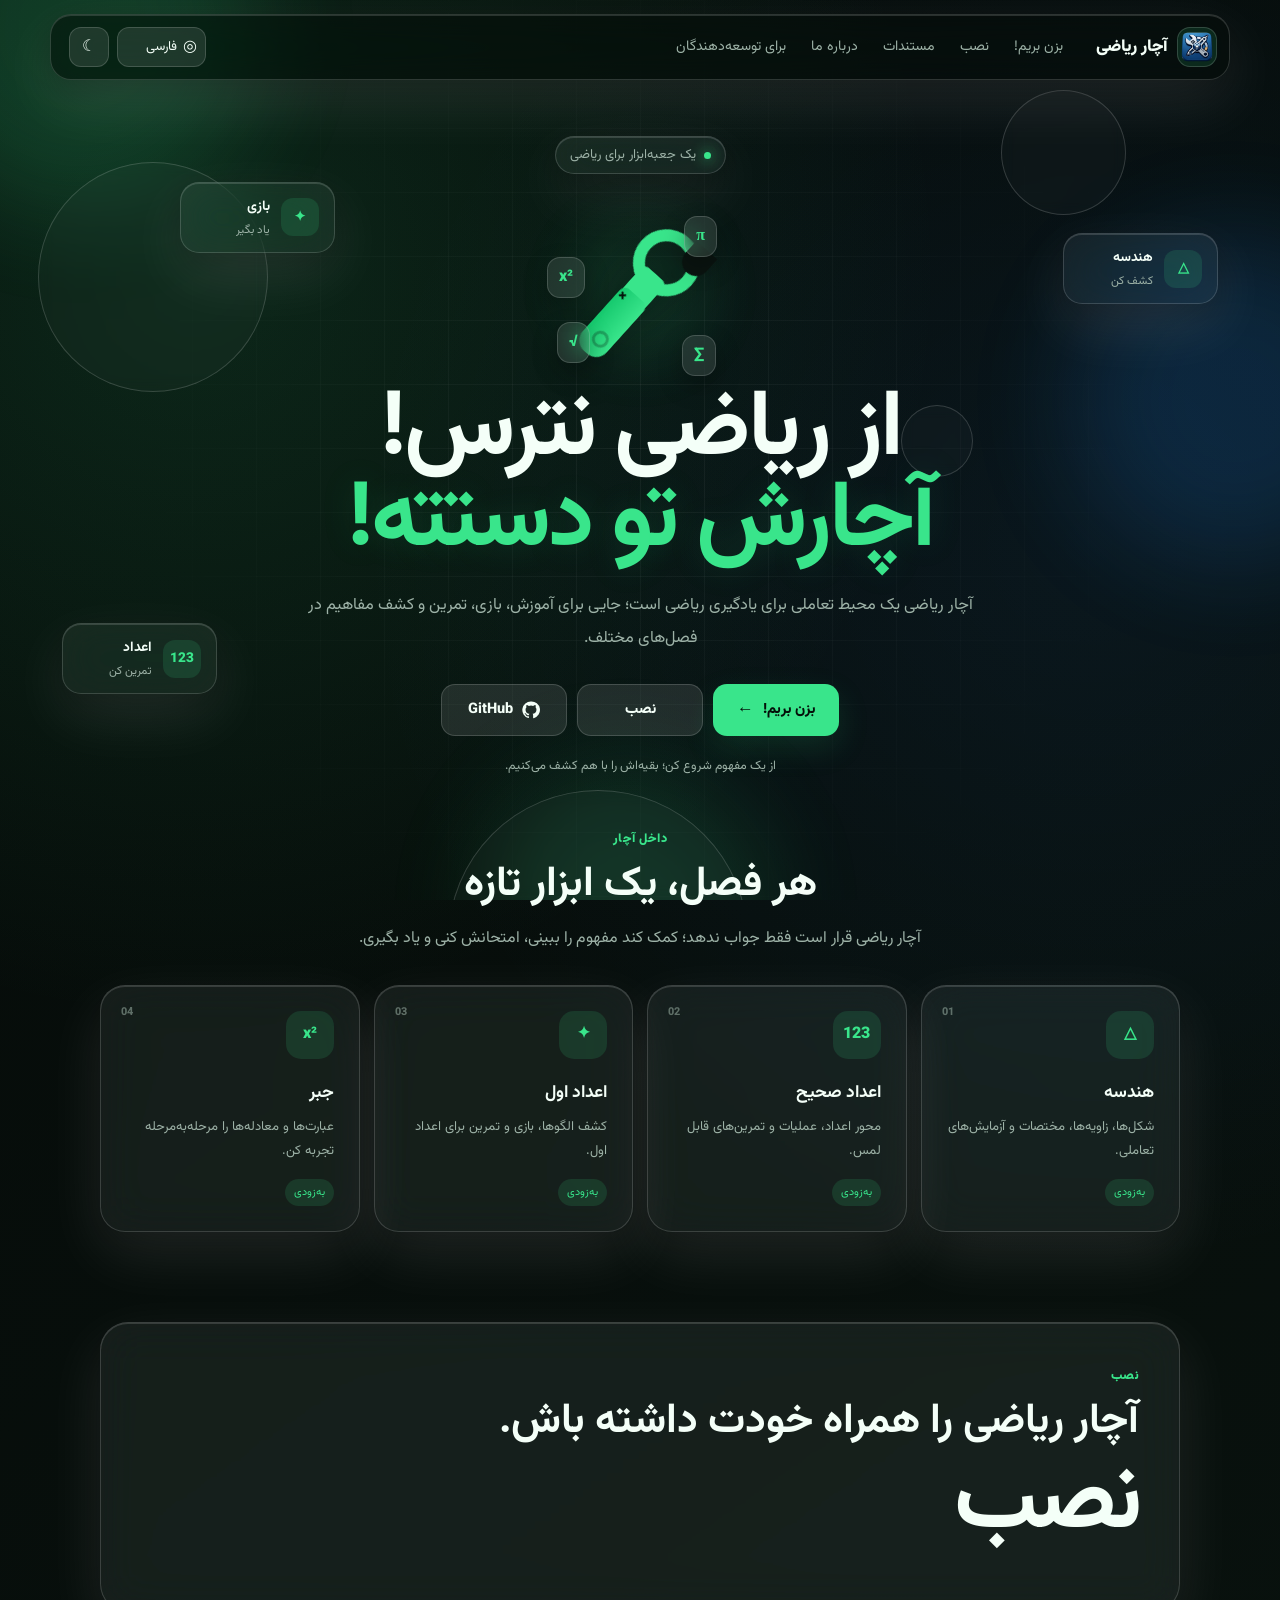
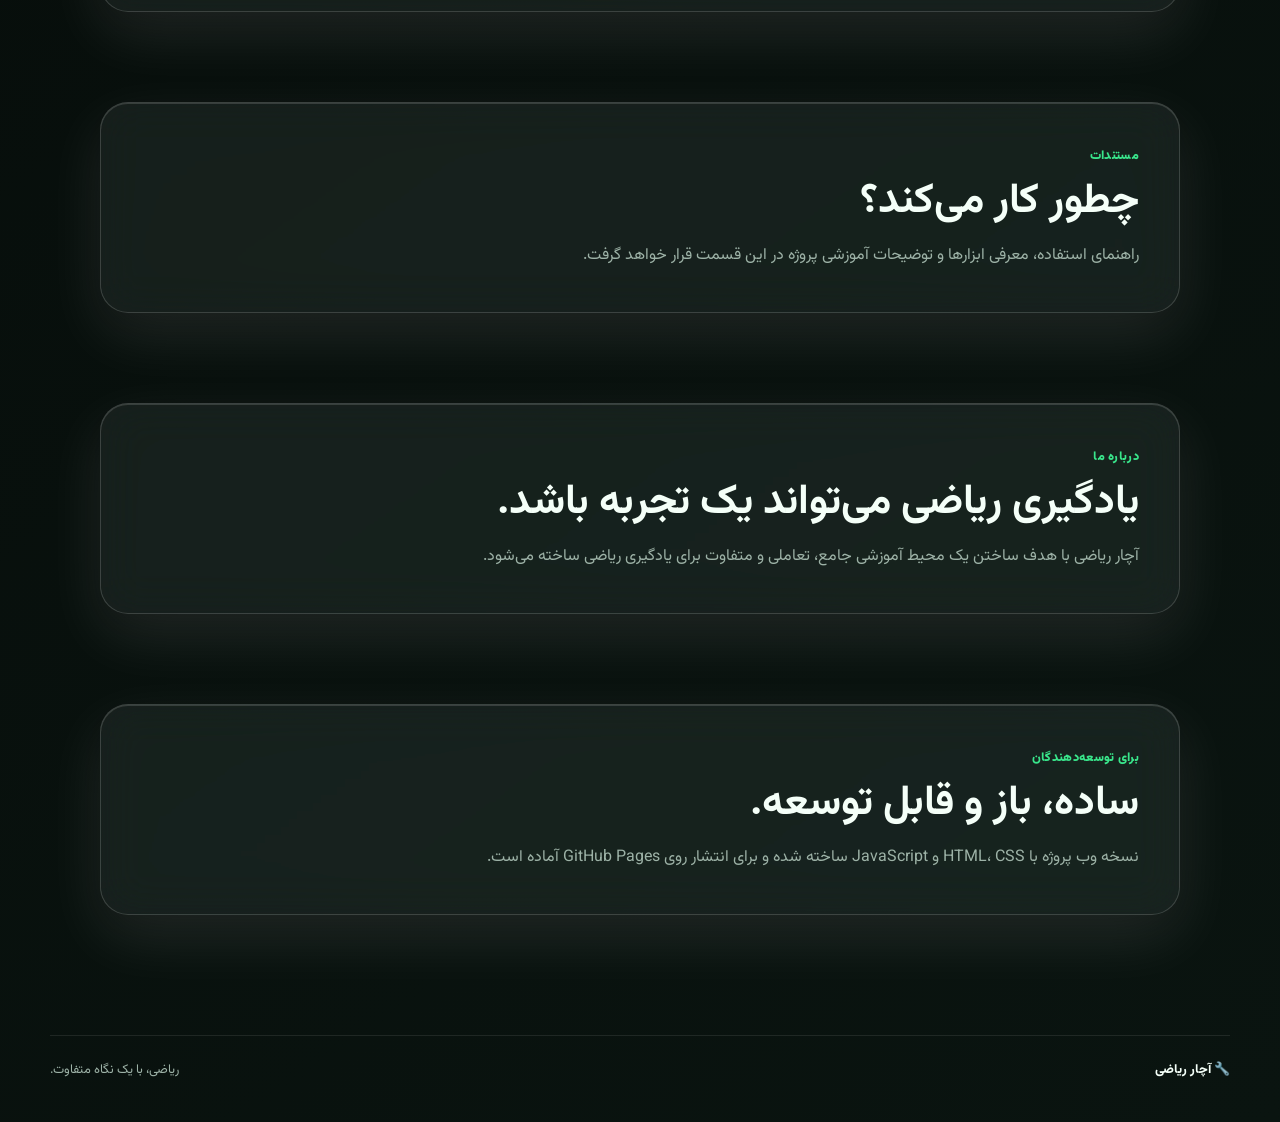
==== index.html @ 0291a36b "Add files via upload" ====
<!DOCTYPE html>
<html lang="fa" dir="rtl">
<head>
  <meta charset="UTF-8">
  <meta name="viewport" content="width=device-width, initial-scale=1.0">
  <meta name="description" content="آچار ریاضی؛ محیطی تعاملی برای یادگیری ریاضی با آموزش، بازی، تمرین و چالش.">
  <meta name="theme-color" content="#08110d">
  <title>آچار ریاضی</title>
  <link rel="stylesheet" href="style.css">
</head>

<body>
  <div class="background" aria-hidden="true">
    <div class="orb orb-1"></div>
    <div class="orb orb-2"></div>
    <div class="orb orb-3"></div>
    <div class="bubble bubble-1"></div>
    <div class="bubble bubble-2"></div>
    <div class="bubble bubble-3"></div>
    <div class="bubble bubble-4"></div>
    <div class="grid"></div>
  </div>

  <header class="site-header">
    <nav class="navbar glass" aria-label="Main navigation">
      <a href="#home" class="brand" aria-label="آچار ریاضی">
        <img src="icon.png" class="brand-mark">
        <span class="brand-name" data-i18n="brand">آچار ریاضی</span>
      </a>

      <button class="mobile-toggle" id="mobileToggle" type="button"
              aria-label="باز کردن منو" aria-expanded="false">
        <span></span><span></span><span></span>
      </button>

      <div class="nav-panel" id="navPanel">
        <div class="nav-links">
          <a href="#start" data-i18n="navStart">بزن بریم!</a>
          <a href="#install" data-i18n="navInstall">نصب</a>
          <a href="#docs" data-i18n="navDocs">مستندات</a>
          <a href="#about" data-i18n="navAbout">درباره ما</a>
          <a href="#developers" data-i18n="navDevelopers">برای توسعه‌دهندگان</a>
        </div>

        <div class="nav-tools">
          <label class="language-control glass-control">
            <span aria-hidden="true">◎</span>
            <select id="languageSelect" aria-label="انتخاب زبان">
              <option value="fa">فارسی</option>
              <option value="en">English</option>
              <option value="ar">العربية</option>
              <option value="fr">Français</option>
            </select>
          </label>

          <button class="theme-toggle glass-control" id="themeToggle" type="button"
                  aria-label="تغییر تم">
            <span id="themeIcon" aria-hidden="true">☾</span>
          </button>
        </div>
      </div>
    </nav>
  </header>

  <main id="home">
    <section class="hero" id="start">
      <div class="hero-content">
        <div class="badge glass">
          <span class="badge-dot"></span>
          <span data-i18n="badge">یک جعبه‌ابزار برای ریاضی</span>
        </div>

        <div class="hero-logo" aria-hidden="true">
          <div class="logo-glow"></div>
          <div class="wrench">
            <span class="wrench-head"></span>
            <span class="wrench-neck"></span>
            <span class="wrench-handle"></span>
            <span class="wrench-bolt">+</span>
          </div>

          <span class="floating-symbol symbol-a">π</span>
          <span class="floating-symbol symbol-b">√</span>
          <span class="floating-symbol symbol-c">x²</span>
          <span class="floating-symbol symbol-d">∑</span>
        </div>

        <h1 data-i18n="heroTitle">از ریاضی نترس! <span>آچارش تو دستته!</span></h1>

        <p class="hero-text" data-i18n="heroText">
          آچار ریاضی یک محیط تعاملی برای یادگیری ریاضی است؛
          جایی برای آموزش، بازی، تمرین و کشف مفاهیم در فصل‌های مختلف.
        </p>

        <div class="hero-actions">
          <a class="button primary" href="#tools" data-i18n="startButton">
            بزن بریم!
            <span class="button-arrow">←</span>
          </a>

          <a class="button secondary" href="#install" data-i18n="installButton">
            نصب
          </a>

          <a class="button github" href="https://github.com/" target="_blank" rel="noopener noreferrer">
            <svg viewBox="0 0 24 24" aria-hidden="true">
              <path fill="currentColor" d="M12 .7A11.3 11.3 0 0 0 8.4 22.8c.57.1.78-.25.78-.55v-2.05c-3.18.69-3.85-1.34-3.85-1.34-.52-1.32-1.27-1.67-1.27-1.67-1.04-.71.08-.7.08-.7 1.15.08 1.76 1.18 1.76 1.18 1.02 1.75 2.68 1.25 3.33.96.1-.74.4-1.25.73-1.54-2.54-.29-5.2-1.27-5.2-5.67 0-1.25.45-2.27 1.18-3.07-.12-.29-.51-1.45.11-3.02 0 0 .96-.31 3.12 1.17a10.8 10.8 0 0 1 5.68 0c2.16-1.48 3.12-1.17 3.12-1.17.62 1.57.23 2.73.11 3.02.73.8 1.18 1.82 1.18 3.07 0 4.41-2.67 5.37-5.21 5.66.41.35.78 1.05.78 2.12v3.14c0 .3.21.66.79.55A11.3 11.3 0 0 0 12 .7Z"/>
            </svg>
            GitHub
          </a>
        </div>

        <p class="hero-note" data-i18n="heroNote">
          از یک مفهوم شروع کن؛ بقیه‌اش را با هم کشف می‌کنیم.
        </p>
      </div>

      <div class="floating-card card-geometry glass">
        <span class="card-icon">△</span>
        <span>
          <strong data-i18n="floatGeometry">هندسه</strong>
          <small data-i18n="floatExplore">کشف کن</small>
        </span>
      </div>

      <div class="floating-card card-numbers glass">
        <span class="card-icon">123</span>
        <span>
          <strong data-i18n="floatNumbers">اعداد</strong>
          <small data-i18n="floatPractice">تمرین کن</small>
        </span>
      </div>

      <div class="floating-card card-games glass">
        <span class="card-icon">✦</span>
        <span>
          <strong data-i18n="floatGames">بازی</strong>
          <small data-i18n="floatLearn">یاد بگیر</small>
        </span>
      </div>
    </section>

    <section class="tools-section" id="tools">
      <div class="section-heading">
        <span class="section-kicker" data-i18n="sectionKicker">داخل آچار</span>
        <h2 data-i18n="sectionTitle">هر فصل، یک ابزار تازه</h2>
        <p data-i18n="sectionText">
          آچار ریاضی قرار است فقط جواب ندهد؛ کمک کند مفهوم را ببینی، امتحانش کنی و یاد بگیری.
        </p>
      </div>

      <div class="tool-grid">
        <article class="tool-card glass">
          <div class="tool-number">01</div>
          <div class="tool-icon">△</div>
          <h3 data-i18n="toolGeometry">هندسه</h3>
          <p data-i18n="toolGeometryText">شکل‌ها، زاویه‌ها، مختصات و آزمایش‌های تعاملی.</p>
          <span class="coming" data-i18n="coming">به‌زودی</span>
        </article>

        <article class="tool-card glass">
          <div class="tool-number">02</div>
          <div class="tool-icon">123</div>
          <h3 data-i18n="toolIntegers">اعداد صحیح</h3>
          <p data-i18n="toolIntegersText">محور اعداد، عملیات و تمرین‌های قابل لمس.</p>
          <span class="coming" data-i18n="coming">به‌زودی</span>
        </article>

        <article class="tool-card glass">
          <div class="tool-number">03</div>
          <div class="tool-icon">✦</div>
          <h3 data-i18n="toolPrimes">اعداد اول</h3>
          <p data-i18n="toolPrimesText">کشف الگوها، بازی و تمرین برای اعداد اول.</p>
          <span class="coming" data-i18n="coming">به‌زودی</span>
        </article>

        <article class="tool-card glass">
          <div class="tool-number">04</div>
          <div class="tool-icon">x²</div>
          <h3 data-i18n="toolAlgebra">جبر</h3>
          <p data-i18n="toolAlgebraText">عبارت‌ها و معادله‌ها را مرحله‌به‌مرحله تجربه کن.</p>
          <span class="coming" data-i18n="coming">به‌زودی</span>
        </article>
      </div>
    </section>

    <section class="info-section" id="install">
      <div class="info-card glass">
        <span class="section-kicker" data-i18n="installKicker">نصب</span>
        <h2 data-i18n="installTitle">آچار ریاضی را همراه خودت داشته باش.</h2>
        <a href="download/"><h1 data-i18n="navInstall">نصب</h1></a>
    </section>

    <section class="info-section" id="docs">
      <div class="info-card glass">
        <span class="section-kicker" data-i18n="docsKicker">مستندات</span>
        <h2 data-i18n="docsTitle">چطور کار می‌کند؟</h2>
        <p data-i18n="docsText">
          راهنمای استفاده، معرفی ابزارها و توضیحات آموزشی پروژه در این قسمت قرار خواهد گرفت.
        </p>
      </div>
    </section>

    <section class="info-section" id="about">
      <div class="info-card glass">
        <span class="section-kicker" data-i18n="aboutKicker">درباره ما</span>
        <h2 data-i18n="aboutTitle">یادگیری ریاضی می‌تواند یک تجربه باشد.</h2>
        <p data-i18n="aboutText">
          آچار ریاضی با هدف ساختن یک محیط آموزشی جامع، تعاملی و متفاوت برای یادگیری ریاضی ساخته می‌شود.
        </p>
      </div>
    </section>

    <section class="info-section" id="developers">
      <div class="info-card glass">
        <span class="section-kicker" data-i18n="devKicker">برای توسعه‌دهندگان</span>
        <h2 data-i18n="devTitle">ساده، باز و قابل توسعه.</h2>
        <p data-i18n="devText">
          نسخه وب پروژه با HTML، CSS و JavaScript ساخته شده و برای انتشار روی GitHub Pages آماده است.
        </p>
      </div>
    </section>
  </main>

  <footer class="footer">
    <div class="footer-inner">
      <span class="footer-brand">🔧 <span data-i18n="brand">آچار ریاضی</span></span>
      <span data-i18n="footerText">ریاضی، با یک نگاه متفاوت.</span>
    </div>
  </footer>

  <script src="script.js"></script>
</body>
</html>
---- style.css ----
/* =========================================================
   Math Wrench — Glassmorphism landing page
   No frameworks. Ready for GitHub Pages.
   ========================================================= */

:root {
  --bg: #050a08;
  --bg-soft: #0a1410;
  --surface: rgba(255, 255, 255, 0.065);
  --surface-strong: rgba(255, 255, 255, 0.10);
  --border: rgba(255, 255, 255, 0.16);
  --border-soft: rgba(255, 255, 255, 0.09);
  --text: #f4fff8;
  --muted: #9db2a7;
  --accent: #39e58b;
  --accent-strong: #16c96e;
  --accent-soft: rgba(57, 229, 139, 0.13);
  --shadow: rgba(255, 255, 255, 0.10);
  --shadow-deep: rgba(0, 0, 0, 0.28);
  --nav-bg: rgba(7, 15, 11, 0.58);
  --button-text: #041009;
  --max: 1180px;
}

html[data-theme="light"] {
  --bg: #edf6ff;
  --bg-soft: #dfeeff;
  --surface: rgba(255, 255, 255, 0.42);
  --surface-strong: rgba(255, 255, 255, 0.60);
  --border: rgba(255, 255, 255, 0.78);
  --border-soft: rgba(35, 75, 110, 0.12);
  --text: #081522;
  --muted: #587082;
  --accent: #1677ed;
  --accent-strong: #075dcc;
  --accent-soft: rgba(22, 119, 237, 0.12);
  --shadow: rgba(0, 0, 0, 0.14);
  --shadow-deep: rgba(0, 0, 0, 0.12);
  --nav-bg: rgba(237, 246, 255, 0.65);
  --button-text: #ffffff;
}

@font-face {
  font-family: "Vazirmatn";
  src: url("vazirmatn.ttf");
}

* {
  box-sizing: border-box;
  font-family: 'Vazirmatn';
}

html {
  scroll-behavior: smooth;
  scroll-padding-top: 105px;
}

body {
  margin: 0;
  min-height: 100vh;
  color: var(--text);
  background:
    radial-gradient(circle at 15% 10%, var(--accent-soft), transparent 28%),
    radial-gradient(circle at 85% 20%, rgba(48, 137, 255, 0.08), transparent 30%),
    linear-gradient(145deg, var(--bg), var(--bg-soft));
  overflow-x: hidden;
  transition: color .3s ease, background .3s ease;
}

body::selection {
  background: var(--accent);
  color: var(--button-text);
}

a {
  color: inherit;
  text-decoration: none;
}

button,
select {
  font: inherit;
}

button {
  -webkit-tap-highlight-color: transparent;
}

.background {
  position: fixed;
  inset: 0;
  z-index: -2;
  overflow: hidden;
  pointer-events: none;
}

.grid {
  position: absolute;
  inset: 0;
  opacity: .6;
  background-image:
    linear-gradient(var(--border-soft) 1px, transparent 1px),
    linear-gradient(90deg, var(--border-soft) 1px, transparent 1px);
  background-size: 64px 64px;
  mask-image: radial-gradient(circle at center, black, transparent 72%);
  -webkit-mask-image: radial-gradient(circle at center, black, transparent 72%);
}

.orb {
  position: absolute;
  border-radius: 50%;
  filter: blur(55px);
  opacity: .16;
}

.orb-1 {
  width: 360px;
  height: 360px;
  background: var(--accent);
  top: -150px;
  left: -100px;
}

.orb-2 {
  width: 330px;
  height: 330px;
  background: #238cff;
  right: -120px;
  top: 26%;
}

.orb-3 {
  width: 280px;
  height: 280px;
  background: var(--accent);
  bottom: -150px;
  left: 38%;
}

.bubble {
  position: absolute;
  border: 1px solid var(--border);
  background: rgba(255, 255, 255, .025);
  border-radius: 50%;
  backdrop-filter: blur(7px);
  -webkit-backdrop-filter: blur(7px);
  animation: drift 12s ease-in-out infinite;
}

.bubble-1 {
  width: 230px;
  height: 230px;
  left: 3%;
  top: 18%;
}

.bubble-2 {
  width: 125px;
  height: 125px;
  right: 12%;
  top: 10%;
  animation-delay: -3s;
}

.bubble-3 {
  width: 72px;
  height: 72px;
  right: 24%;
  top: 45%;
  animation-delay: -6s;
}

.bubble-4 {
  width: 300px;
  height: 300px;
  left: 35%;
  bottom: -190px;
  animation-delay: -8s;
}

.glass {
  background: var(--surface);
  border: 1px solid var(--border);
  box-shadow:
    0 22px 60px var(--shadow),
    0 8px 28px var(--shadow-deep),
    inset 0 1px 0 rgba(255, 255, 255, .14);
  backdrop-filter: blur(22px) saturate(140%);
  -webkit-backdrop-filter: blur(22px) saturate(140%);
}

/* ---------- Navigation ---------- */

.site-header {
  position: sticky;
  top: 0;
  z-index: 1000;
  padding: 14px 20px;
}

.navbar {
  width: min(var(--max), 100%);
  min-height: 66px;
  margin: 0 auto;
  padding: 9px 12px 9px 18px;
  border-radius: 21px;
  display: flex;
  align-items: center;
  gap: 22px;
  background: var(--nav-bg);
}

.brand {
  display: flex;
  align-items: center;
  gap: 9px;
  flex-shrink: 0;
  font-weight: 900;
}

.brand-mark {
  width: 40px;
  height: 40px;
  display: grid;
  place-items: center;
  border-radius: 13px;
  color: var(--accent);
  background: var(--accent-soft);
  border: 1px solid var(--border);
}

.brand-mark svg {
  width: 25px;
  height: 25px;
}

.brand-name {
  font-size: 1.05rem;
  white-space: nowrap;
}

.nav-panel {
  flex: 1;
  display: flex;
  align-items: center;
  justify-content: space-between;
  gap: 18px;
}

.nav-links {
  display: flex;
  align-items: center;
  gap: 3px;
}

.nav-links a {
  color: var(--muted);
  font-size: .88rem;
  padding: 10px 11px;
  border-radius: 11px;
  transition: .2s ease;
}

.nav-links a:hover,
.nav-links a:focus-visible {
  color: var(--text);
  background: var(--surface-strong);
  outline: none;
}

.nav-tools {
  display: flex;
  align-items: center;
  gap: 8px;
}

.glass-control {
  height: 40px;
  border: 1px solid var(--border);
  background: var(--surface-strong);
  border-radius: 12px;
}

.language-control {
  display: flex;
  align-items: center;
  gap: 4px;
  padding: 0 8px;
}

.language-control select {
  appearance: none;
  border: 0;
  outline: 0;
  cursor: pointer;
  color: var(--text);
  background: transparent;
  padding: 0 2px;
  font-size: .82rem;
}

.language-control option {
  color: #111;
  background: #fff;
}

.theme-toggle {
  width: 40px;
  cursor: pointer;
  color: var(--text);
  transition: transform .2s ease, background .2s ease;
}

.theme-toggle:hover {
  transform: rotate(10deg);
  background: var(--surface-strong);
}

.mobile-toggle {
  display: none;
  width: 42px;
  height: 42px;
  margin-inline-start: auto;
  padding: 9px;
  border: 1px solid var(--border);
  border-radius: 12px;
  background: var(--surface-strong);
  cursor: pointer;
}

.mobile-toggle span {
  display: block;
  width: 21px;
  height: 2px;
  margin: 4px auto;
  border-radius: 99px;
  background: var(--text);
}

/* ---------- Hero ---------- */

.hero {
  position: relative;
  width: min(var(--max), calc(100% - 40px));
  min-height: 730px;
  margin: 0 auto;
  display: grid;
  place-items: center;
}

.hero-content {
  position: relative;
  z-index: 2;
  width: min(760px, 100%);
  text-align: center;
  padding: 42px 28px 50px;
}

.badge {
  width: fit-content;
  margin: 0 auto;
  padding: 8px 14px;
  border-radius: 999px;
  display: flex;
  align-items: center;
  gap: 8px;
  color: var(--muted);
  font-size: .82rem;
}

.badge-dot {
  width: 7px;
  height: 7px;
  border-radius: 50%;
  background: var(--accent);
  box-shadow: 0 0 14px var(--accent);
}

.hero-logo {
  position: relative;
  width: 190px;
  height: 175px;
  margin: 30px auto 6px;
  display: grid;
  place-items: center;
}

.logo-glow {
  position: absolute;
  width: 145px;
  height: 145px;
  border-radius: 50%;
  background: var(--accent);
  opacity: .10;
  filter: blur(28px);
}

.wrench {
  position: relative;
  width: 92px;
  height: 145px;
  transform: rotate(42deg);
  filter: drop-shadow(0 14px 18px var(--shadow-deep));
}

.wrench-head {
  position: absolute;
  width: 67px;
  height: 67px;
  top: 0;
  left: 13px;
  border: 12px solid var(--accent);
  border-radius: 50%;
  background: transparent;
}

.wrench-head::after {
  content: "";
  position: absolute;
  width: 28px;
  height: 30px;
  top: -15px;
  right: -14px;
  background: var(--bg-soft);
  border-radius: 0 0 14px 14px;
}

.wrench-neck {
  position: absolute;
  width: 30px;
  height: 42px;
  top: 49px;
  left: 31px;
  background: var(--accent);
  border-radius: 6px;
}

.wrench-handle {
  position: absolute;
  width: 32px;
  height: 76px;
  left: 30px;
  top: 78px;
  border-radius: 7px 7px 14px 14px;
  background: linear-gradient(90deg, var(--accent-strong), var(--accent));
}

.wrench-handle::after {
  content: "";
  position: absolute;
  width: 11px;
  height: 11px;
  left: 10px;
  bottom: 11px;
  border: 3px solid rgba(0,0,0,.25);
  border-radius: 50%;
}

.wrench-bolt {
  position: absolute;
  left: 32px;
  top: 75px;
  z-index: 3;
  color: var(--button-text);
  font-size: 1rem;
  font-weight: 900;
  transform: rotate(-42deg);
}

.floating-symbol {
  position: absolute;
  padding: 7px 11px;
  border-radius: 13px;
  color: var(--accent);
  font-weight: 900;
  font-size: 1rem;
  background: var(--surface-strong);
  border: 1px solid var(--border);
  box-shadow: 0 10px 25px var(--shadow-deep);
  backdrop-filter: blur(12px);
  -webkit-backdrop-filter: blur(12px);
}

.symbol-a { top: 12px; right: 18px; }
.symbol-b { bottom: 16px; left: 12px; }
.symbol-c { top: 53px; left: 2px; }
.symbol-d { bottom: 3px; right: 19px; }

h1 {
  margin: 8px 0 20px;
  font-size: clamp(2.8rem, 8vw, 5.8rem);
  line-height: .98;
  letter-spacing: -3px;
}

h1 span {
  color: var(--accent);
  text-shadow: 0 0 35px var(--accent-soft);
}

.hero-text {
  max-width: 680px;
  margin: 0 auto;
  color: var(--muted);
  font-size: 1.02rem;
  line-height: 2.05;
}

.hero-actions {
  margin-top: 28px;
  display: flex;
  justify-content: center;
  flex-wrap: wrap;
  gap: 10px;
}

.button {
  min-width: 126px;
  min-height: 48px;
  padding: 12px 19px;
  display: inline-flex;
  justify-content: center;
  align-items: center;
  gap: 9px;
  border-radius: 14px;
  border: 1px solid var(--border);
  font-weight: 800;
  font-size: .91rem;
  transition: transform .2s ease, box-shadow .2s ease, background .2s ease;
}

.button:hover {
  transform: translateY(-3px);
}

.button.primary {
  color: var(--button-text);
  background: var(--accent);
  border-color: transparent;
  box-shadow: 0 12px 32px var(--accent-soft);
}

.button.secondary,
.button.github {
  background: var(--surface-strong);
}

.button-arrow {
  font-size: 1.05rem;
}

.button.github svg {
  width: 18px;
  height: 18px;
}

.hero-note {
  margin: 20px 0 0;
  color: var(--muted);
  font-size: .78rem;
}

/* Floating cards */
.floating-card {
  position: absolute;
  z-index: 3;
  min-width: 155px;
  padding: 13px 15px;
  display: flex;
  align-items: center;
  gap: 11px;
  border-radius: 19px;
  animation: drift 8s ease-in-out infinite;
}

.floating-card strong,
.floating-card small {
  display: block;
}

.floating-card strong {
  font-size: .86rem;
}

.floating-card small {
  margin-top: 4px;
  color: var(--muted);
  font-size: .72rem;
}

.card-icon {
  width: 38px;
  height: 38px;
  display: grid;
  place-items: center;
  flex-shrink: 0;
  border-radius: 12px;
  color: var(--accent);
  background: var(--accent-soft);
  font-weight: 900;
  font-size: .85rem;
}

.card-geometry {
  top: 19%;
  right: 1%;
}

.card-numbers {
  bottom: 18%;
  left: 1%;
  animation-delay: -2.5s;
}

.card-games {
  top: 12%;
  left: 11%;
  animation-delay: -5s;
}

/* ---------- Tools ---------- */

.tools-section,
.info-section {
  width: min(1080px, calc(100% - 40px));
  margin: 0 auto 90px;
}

.section-heading {
  max-width: 760px;
  margin: 0 auto 30px;
  text-align: center;
}

.section-kicker {
  color: var(--accent);
  font-size: .78rem;
  font-weight: 900;
  letter-spacing: .3px;
}

.section-heading h2,
.info-card h2 {
  margin: 8px 0 12px;
  font-size: clamp(1.7rem, 4vw, 2.6rem);
  line-height: 1.25;
}

.section-heading p,
.info-card p {
  color: var(--muted);
  line-height: 2;
  margin: 0;
}

.tool-grid {
  display: grid;
  grid-template-columns: repeat(4, 1fr);
  gap: 14px;
}

.tool-card {
  position: relative;
  min-height: 245px;
  padding: 25px;
  border-radius: 25px;
  overflow: hidden;
  transition: transform .25s ease, border-color .25s ease;
}

.tool-card:hover {
  transform: translateY(-6px);
  border-color: color-mix(in srgb, var(--accent) 45%, var(--border));
}

.tool-number {
  position: absolute;
  top: 18px;
  left: 20px;
  color: var(--muted);
  opacity: .55;
  font-size: .68rem;
  font-weight: 800;
}

.tool-icon {
  width: 48px;
  height: 48px;
  display: grid;
  place-items: center;
  margin-bottom: 20px;
  border-radius: 15px;
  color: var(--accent);
  background: var(--accent-soft);
  font-weight: 900;
}

.tool-card h3 {
  margin: 0 0 9px;
  font-size: 1.08rem;
}

.tool-card p {
  margin: 0;
  color: var(--muted);
  line-height: 1.85;
  font-size: .82rem;
}

.coming {
  display: inline-block;
  margin-top: 16px;
  padding: 5px 9px;
  border-radius: 999px;
  color: var(--accent);
  background: var(--accent-soft);
  font-size: .68rem;
}

/* ---------- Info sections ---------- */

.info-section {
  scroll-margin-top: 100px;
}

.info-card {
  padding: 40px;
  border-radius: 28px;
}

.info-card h2 {
  max-width: 800px;
}

.info-card p {
  max-width: 850px;
}

/* ---------- Footer ---------- */

.footer {
  padding: 30px 20px 42px;
  color: var(--muted);
}

.footer-inner {
  width: min(var(--max), 100%);
  margin: auto;
  padding-top: 24px;
  border-top: 1px solid var(--border-soft);
  display: flex;
  align-items: center;
  justify-content: space-between;
  gap: 15px;
  font-size: .8rem;
}

.footer-brand {
  color: var(--text);
  font-weight: 800;
}

/* ---------- Animations ---------- */

@keyframes drift {
  0%, 100% {
    transform: translate3d(0, 0, 0);
  }
  50% {
    transform: translate3d(0, -12px, 0);
  }
}

@media (prefers-reduced-motion: reduce) {
  html {
    scroll-behavior: auto;
  }

  *,
  *::before,
  *::after {
    animation-duration: .001ms !important;
    animation-iteration-count: 1 !important;
    transition-duration: .001ms !important;
  }
}

/* ---------- Responsive ---------- */

@media (max-width: 980px) {
  .navbar {
    gap: 10px;
  }

  .nav-links a {
    padding-inline: 8px;
    font-size: .8rem;
  }

  .floating-card {
    transform: scale(.9);
  }

  .card-geometry {
    right: -10px;
  }

  .card-numbers {
    left: -10px;
  }

  .card-games {
    left: 3%;
  }

  .tool-grid {
    grid-template-columns: repeat(2, 1fr);
  }
}

@media (max-width: 760px) {
  .site-header {
    padding: 10px 12px;
  }

  .navbar {
    padding: 9px 10px;
  }

  .mobile-toggle {
    display: block;
  }

  .nav-panel {
    position: absolute;
    top: calc(100% + 8px);
    left: 0;
    right: 0;
    width: min(var(--max), calc(100vw - 24px));
    margin: auto;
    padding: 12px;
    border: 1px solid var(--border);
    border-radius: 20px;
    background: var(--nav-bg);
    box-shadow: 0 20px 50px var(--shadow-deep);
    backdrop-filter: blur(22px);
    -webkit-backdrop-filter: blur(22px);
    display: none;
    flex-direction: column;
    align-items: stretch;
  }

  .nav-panel.open {
    display: flex;
  }

  .nav-links {
    flex-direction: column;
    align-items: stretch;
  }

  .nav-links a {
    padding: 12px;
    text-align: center;
  }

  .nav-tools {
    padding-top: 10px;
    border-top: 1px solid var(--border-soft);
    justify-content: center;
  }

  .hero {
    width: min(100% - 24px, var(--max));
    min-height: 700px;
  }

  .hero-content {
    padding-inline: 10px;
  }

  .floating-card {
    min-width: auto;
    padding: 9px;
    border-radius: 15px;
  }

  .floating-card > span:last-child {
    display: none;
  }

  .card-icon {
    width: 40px;
    height: 40px;
  }

  .card-geometry {
    right: 0;
    top: 21%;
  }

  .card-numbers {
    left: 0;
    bottom: 19%;
  }

  .card-games {
    left: 4%;
    top: 14%;
  }

  .tools-section,
  .info-section {
    width: min(100% - 24px, 1080px);
  }

  .info-card {
    padding: 28px;
  }
}

@media (max-width: 520px) {
  .brand-name {
    font-size: .94rem;
  }

  .brand-mark {
    width: 37px;
    height: 37px;
  }

  .hero-logo {
    transform: scale(.9);
    margin-top: 22px;
  }

  h1 {
    font-size: clamp(2.55rem, 15vw, 4rem);
    letter-spacing: -2px;
  }

  .hero-text {
    font-size: .92rem;
    line-height: 1.9;
  }

  .hero-actions {
    display: grid;
    grid-template-columns: 1fr 1fr;
  }

  .button {
    width: 100%;
    min-width: 0;
  }

  .button.github {
    grid-column: 1 / -1;
  }

  .tool-grid {
    grid-template-columns: 1fr;
  }

  .tool-card {
    min-height: 205px;
  }

  .footer-inner {
    flex-direction: column;
    text-align: center;
  }
}
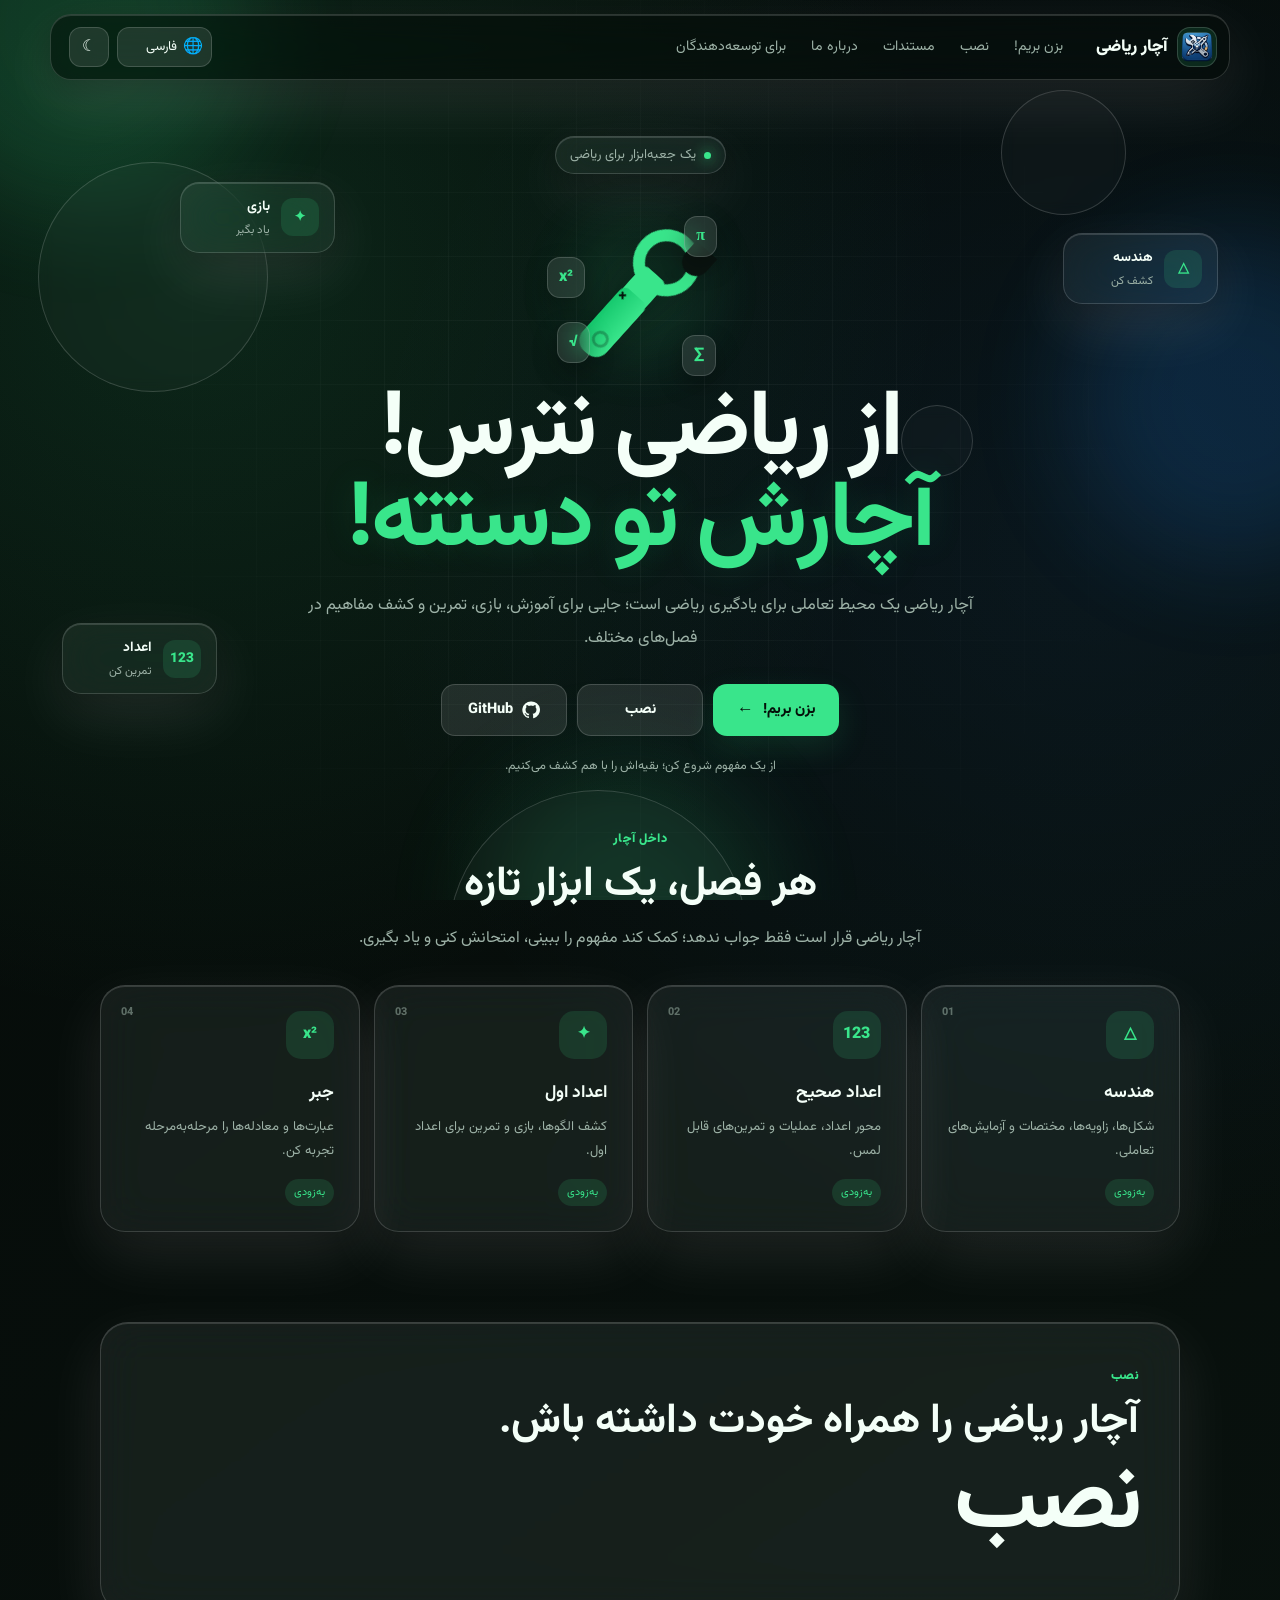
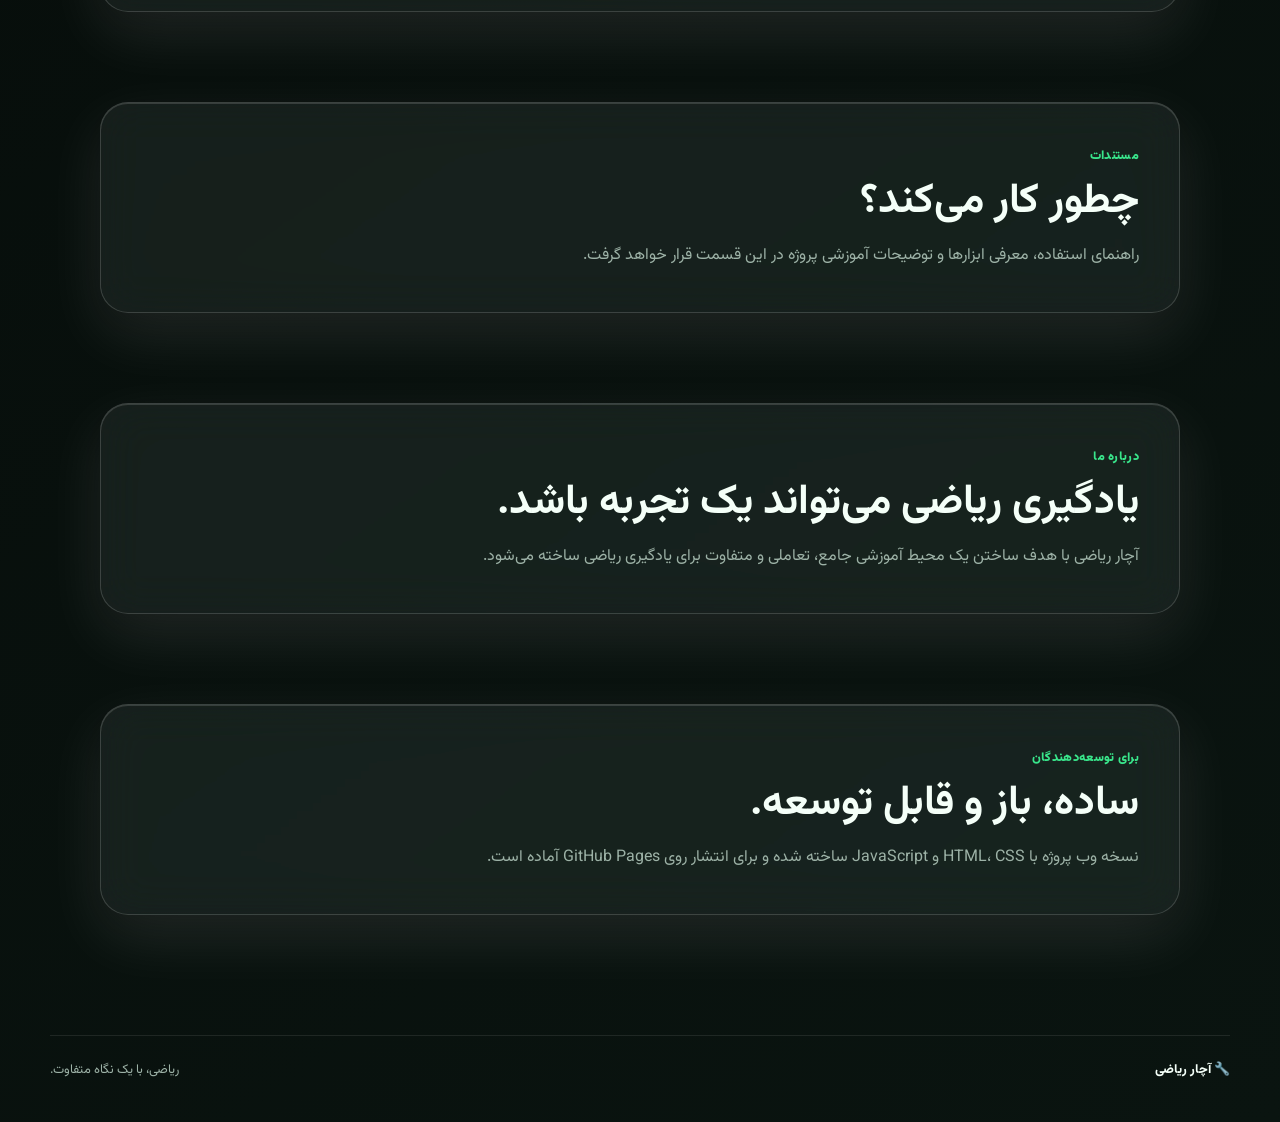
==== commit ce1ba454: "Update index.html" ====
--- a/index.html
+++ b/index.html
@@ -7,6 +7,7 @@
   <meta name="theme-color" content="#08110d">
   <title>آچار ریاضی</title>
   <link rel="stylesheet" href="style.css">
+  <link rel="icon" href="icon.png">
 </head>
 
 <body>
@@ -44,7 +45,7 @@
 
         <div class="nav-tools">
           <label class="language-control glass-control">
-            <span aria-hidden="true">◎</span>
+            <span aria-hidden="true">🌐</span>
             <select id="languageSelect" aria-label="انتخاب زبان">
               <option value="fa">فارسی</option>
               <option value="en">English</option>
@@ -55,7 +56,7 @@
 
           <button class="theme-toggle glass-control" id="themeToggle" type="button"
                   aria-label="تغییر تم">
-            <span id="themeIcon" aria-hidden="true">☾</span>
+            <span id="themeIcon" aria-hidden="true">🌙</span>
           </button>
         </div>
       </div>
@@ -102,7 +103,7 @@
             نصب
           </a>
 
-          <a class="button github" href="https://github.com/" target="_blank" rel="noopener noreferrer">
+          <a class="button github" href="https://github.com/mathwrech/" target="_blank" rel="noopener noreferrer">
             <svg viewBox="0 0 24 24" aria-hidden="true">
               <path fill="currentColor" d="M12 .7A11.3 11.3 0 0 0 8.4 22.8c.57.1.78-.25.78-.55v-2.05c-3.18.69-3.85-1.34-3.85-1.34-.52-1.32-1.27-1.67-1.27-1.67-1.04-.71.08-.7.08-.7 1.15.08 1.76 1.18 1.76 1.18 1.02 1.75 2.68 1.25 3.33.96.1-.74.4-1.25.73-1.54-2.54-.29-5.2-1.27-5.2-5.67 0-1.25.45-2.27 1.18-3.07-.12-.29-.51-1.45.11-3.02 0 0 .96-.31 3.12 1.17a10.8 10.8 0 0 1 5.68 0c2.16-1.48 3.12-1.17 3.12-1.17.62 1.57.23 2.73.11 3.02.73.8 1.18 1.82 1.18 3.07 0 4.41-2.67 5.37-5.21 5.66.41.35.78 1.05.78 2.12v3.14c0 .3.21.66.79.55A11.3 11.3 0 0 0 12 .7Z"/>
             </svg>
